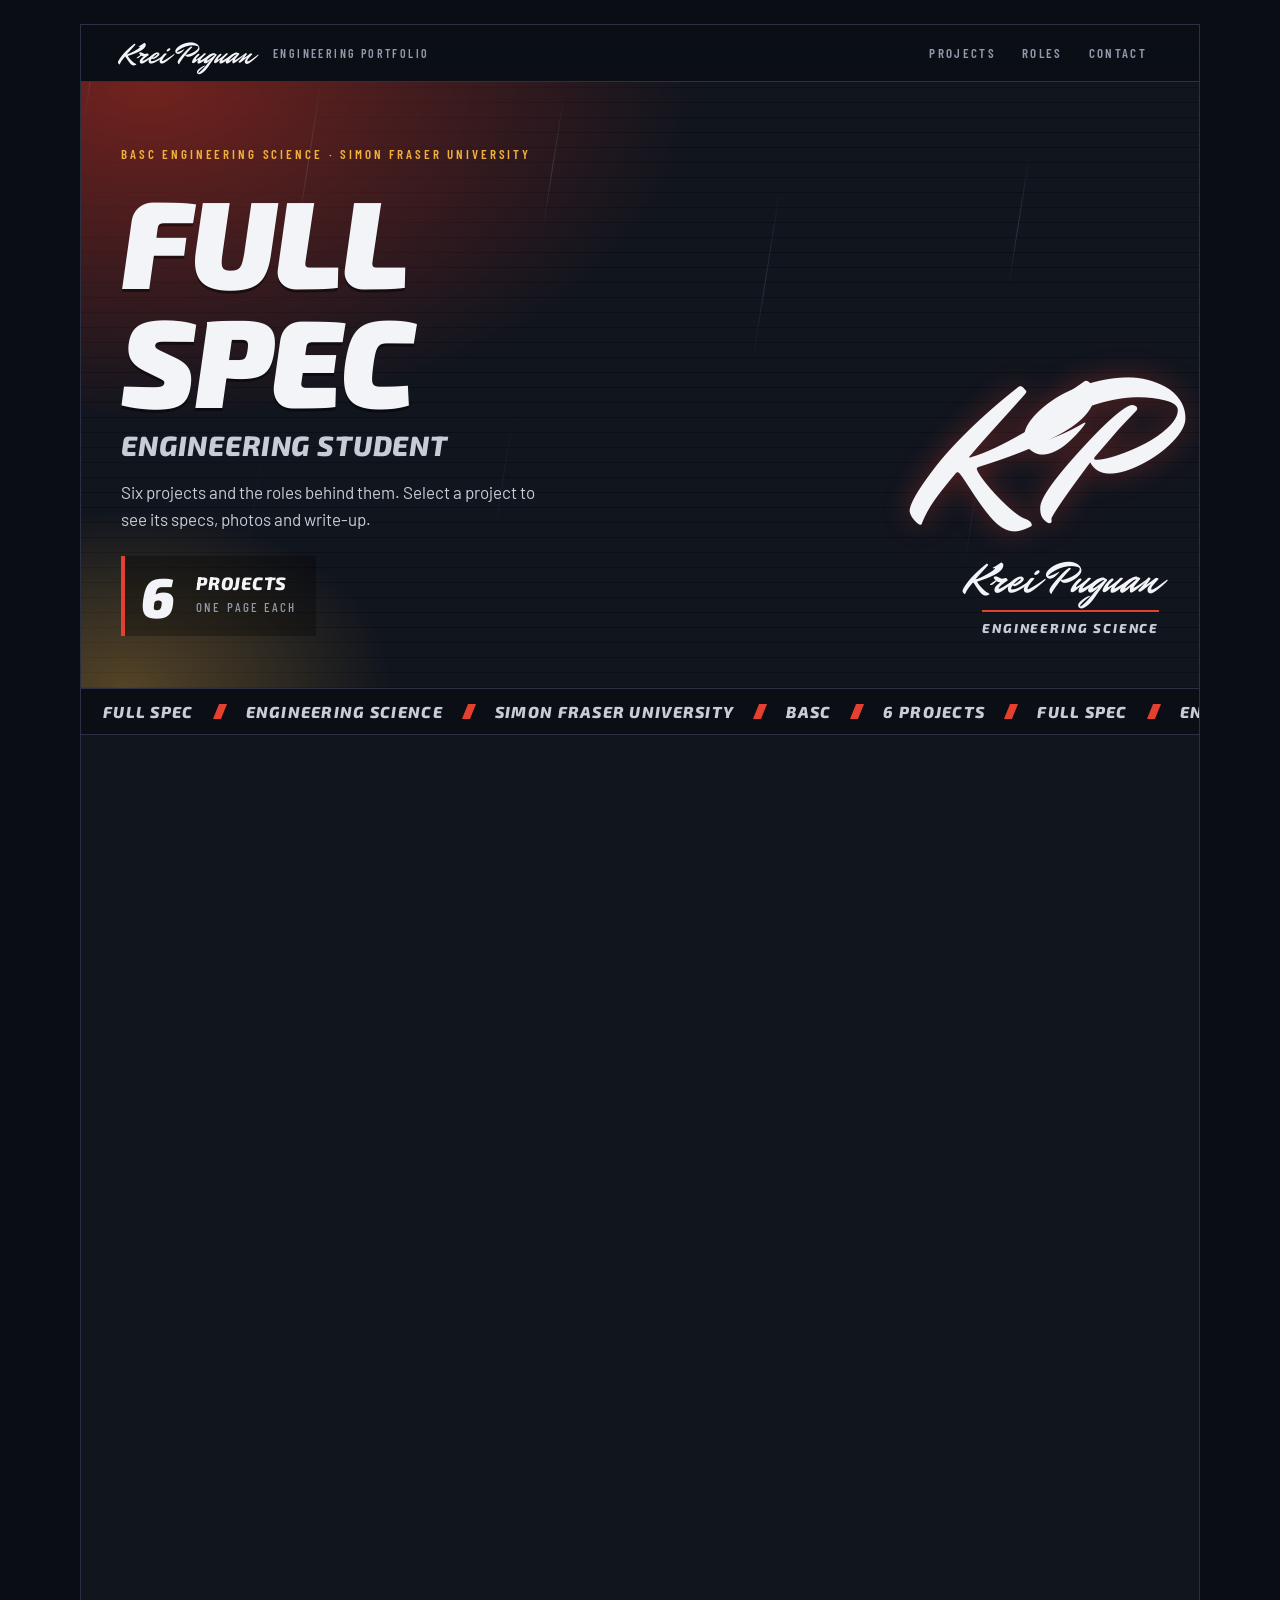
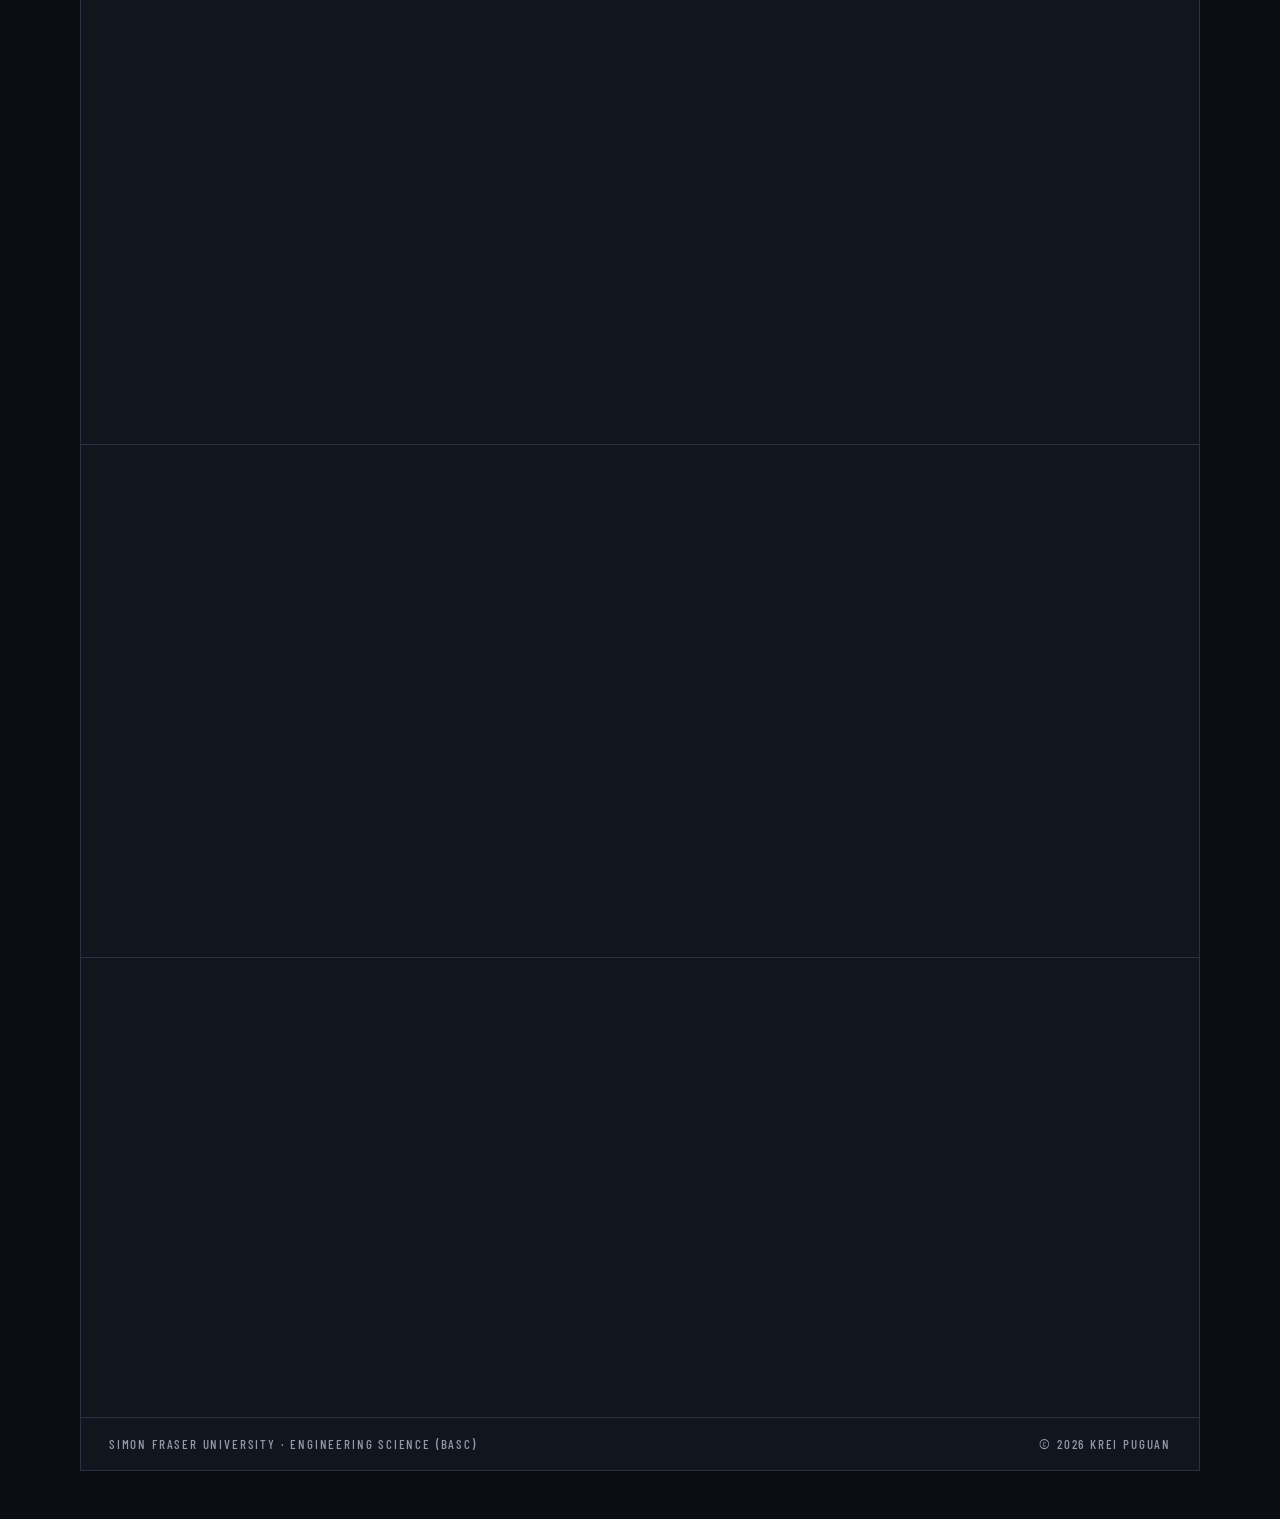
==== index.html @ 83fdd62b "Add files via upload" ====
<!doctype html>
<html lang="en">
<head>
<meta charset="utf-8">
<meta name="viewport" content="width=device-width, initial-scale=1, viewport-fit=cover">
<title>Krei Puguan Portfolio</title>
<meta name="description" content="Engineering Science student at Simon Fraser University. Projects and roles.">
<meta name="theme-color" content="#0a0d14">
<meta property="og:title" content="Krei Puguan Portfolio">
<meta property="og:description" content="Engineering Science student at Simon Fraser University. Projects and roles.">
<meta property="og:type" content="website">
<link rel="icon" href="data:image/svg+xml,%3Csvg xmlns='http://www.w3.org/2000/svg' viewBox='0 0 64 64'%3E%3Crect width='64' height='64' fill='%2311151e'/%3E%3Ctext x='32' y='44' font-size='32' font-family='cursive' fill='%23e4402f' text-anchor='middle'%3EKP%3C/text%3E%3C/svg%3E">
<link rel="preconnect" href="https://fonts.googleapis.com">
<link rel="preconnect" href="https://fonts.gstatic.com" crossorigin>
<link rel="stylesheet" href="https://fonts.googleapis.com/css2?family=Barlow:wght@400;500;600&family=Barlow+Condensed:wght@500;600;700&family=Exo+2:ital,wght@1,800;1,900&family=Mr+Dafoe&display=swap">
<link rel="stylesheet" href="styles.css">
<script>document.documentElement.classList.add('js');</script>
</head>
<body>
<a class="skip" href="#main">Skip to content</a>
<div class="progress" aria-hidden="true"></div>

<div class="sheet">
  <header class="mast">
    <a class="brand" href="index.html">
      <span class="name">Krei Puguan</span>
      <span class="sub">Engineering portfolio</span>
    </a>
    <nav aria-label="Sections">
      <a href="#projects" data-spy="projects">Projects</a>
      <a href="#roles" data-spy="roles">Roles</a>
      <a href="#contact" data-spy="contact">Contact</a>
    </nav>
  </header>

  <main id="main">

    <section class="hero">
      <div class="hero-copy">
        <p class="kicker">BASc Engineering Science &middot; Simon Fraser University</p>
        <h1>
          <span class="stack"><span class="line"><span>Full</span></span><span class="line"><span>Spec</span></span></span>
          <span class="en">Engineering student</span>
        </h1>
        <p class="lede">Six projects and the roles behind them. Select a project to see its specs, photos and write-up.</p>
        <div class="callout">
          <span class="big" data-count="6">6</span>
          <span><b>Projects</b><span class="sm">One page each</span></span>
        </div>
      </div>
      <div class="lockup" aria-hidden="true">
        <div class="mono">KP</div>
        <div class="sig">Krei Puguan</div>
        <div class="sig-sub">Engineering Science</div>
      </div>
    </section>

    <div class="ticker" aria-hidden="true">
      <div class="ticker-track">
        <div class="ticker-set"><span>Full spec</span><i></i><span>Engineering Science</span><i></i><span>Simon Fraser University</span><i></i><span>BASc</span><i></i><span>6 projects</span><i></i></div>
        <div class="ticker-set"><span>Full spec</span><i></i><span>Engineering Science</span><i></i><span>Simon Fraser University</span><i></i><span>BASc</span><i></i><span>6 projects</span><i></i></div>
      </div>
    </div>

    <!-- PROJECTS: edit the text inside each card, then edit the matching project-N.html page.
         Photos: add a file named images/project-N-1.jpg (N = project number) and it replaces the placeholder. -->
    <section class="sec" id="projects">
      <div class="sec-head reveal">
        <p class="slash-label">Selected work</p>
        <h2>Projects</h2>
        <span class="count">6 projects</span>
      </div>
      <ul class="grid">

        <li class="reveal"><a class="card" href="project-1.html">
          <div class="shotwrap"><span class="tag">01</span>
            <div class="slot r43"><span class="ph">Photo placeholder</span><img src="images/project-1-1.jpg" alt="Project 01 cover photo" loading="lazy" decoding="async" onerror="this.remove()"></div>
          </div>
          <div class="card-body">
            <p class="eyebrow">Course or club &middot; Term</p>
            <h3>Project title</h3>
            <p class="blurb">A short summary of the project goes here. Replace this with what you built and why.</p>
            <ul class="spec">
              <li><b>Role</b><span>Your role on the project</span></li>
              <li><b>Tools</b><span>Software, hardware, languages</span></li>
              <li><b>Result</b><span>What the project achieved</span></li>
            </ul>
            <span class="more">View project <i aria-hidden="true">&rarr;</i></span>
          </div>
        </a></li>

        <li class="reveal"><a class="card" href="project-2.html">
          <div class="shotwrap"><span class="tag">02</span>
            <div class="slot r43"><span class="ph">Photo placeholder</span><img src="images/project-2-1.jpg" alt="Project 02 cover photo" loading="lazy" decoding="async" onerror="this.remove()"></div>
          </div>
          <div class="card-body">
            <p class="eyebrow">Course or club &middot; Term</p>
            <h3>Project title</h3>
            <p class="blurb">A short summary of the project goes here. Replace this with what you built and why.</p>
            <ul class="spec">
              <li><b>Role</b><span>Your role on the project</span></li>
              <li><b>Tools</b><span>Software, hardware, languages</span></li>
              <li><b>Result</b><span>What the project achieved</span></li>
            </ul>
            <span class="more">View project <i aria-hidden="true">&rarr;</i></span>
          </div>
        </a></li>

        <li class="reveal"><a class="card" href="project-3.html">
          <div class="shotwrap"><span class="tag">03</span>
            <div class="slot r43"><span class="ph">Photo placeholder</span><img src="images/project-3-1.jpg" alt="Project 03 cover photo" loading="lazy" decoding="async" onerror="this.remove()"></div>
          </div>
          <div class="card-body">
            <p class="eyebrow">Course or club &middot; Term</p>
            <h3>Project title</h3>
            <p class="blurb">A short summary of the project goes here. Replace this with what you built and why.</p>
            <ul class="spec">
              <li><b>Role</b><span>Your role on the project</span></li>
              <li><b>Tools</b><span>Software, hardware, languages</span></li>
              <li><b>Result</b><span>What the project achieved</span></li>
            </ul>
            <span class="more">View project <i aria-hidden="true">&rarr;</i></span>
          </div>
        </a></li>

        <li class="reveal"><a class="card" href="project-4.html">
          <div class="shotwrap"><span class="tag">04</span>
            <div class="slot r43"><span class="ph">Photo placeholder</span><img src="images/project-4-1.jpg" alt="Project 04 cover photo" loading="lazy" decoding="async" onerror="this.remove()"></div>
          </div>
          <div class="card-body">
            <p class="eyebrow">Course or club &middot; Term</p>
            <h3>Project title</h3>
            <p class="blurb">A short summary of the project goes here. Replace this with what you built and why.</p>
            <ul class="spec">
              <li><b>Role</b><span>Your role on the project</span></li>
              <li><b>Tools</b><span>Software, hardware, languages</span></li>
              <li><b>Result</b><span>What the project achieved</span></li>
            </ul>
            <span class="more">View project <i aria-hidden="true">&rarr;</i></span>
          </div>
        </a></li>

        <li class="reveal"><a class="card" href="project-5.html">
          <div class="shotwrap"><span class="tag">05</span>
            <div class="slot r43"><span class="ph">Photo placeholder</span><img src="images/project-5-1.jpg" alt="Project 05 cover photo" loading="lazy" decoding="async" onerror="this.remove()"></div>
          </div>
          <div class="card-body">
            <p class="eyebrow">Course or club &middot; Term</p>
            <h3>Project title</h3>
            <p class="blurb">A short summary of the project goes here. Replace this with what you built and why.</p>
            <ul class="spec">
              <li><b>Role</b><span>Your role on the project</span></li>
              <li><b>Tools</b><span>Software, hardware, languages</span></li>
              <li><b>Result</b><span>What the project achieved</span></li>
            </ul>
            <span class="more">View project <i aria-hidden="true">&rarr;</i></span>
          </div>
        </a></li>

        <li class="reveal"><a class="card" href="project-6.html">
          <div class="shotwrap"><span class="tag">06</span>
            <div class="slot r43"><span class="ph">Photo placeholder</span><img src="images/project-6-1.jpg" alt="Project 06 cover photo" loading="lazy" decoding="async" onerror="this.remove()"></div>
          </div>
          <div class="card-body">
            <p class="eyebrow">Course or club &middot; Term</p>
            <h3>Project title</h3>
            <p class="blurb">A short summary of the project goes here. Replace this with what you built and why.</p>
            <ul class="spec">
              <li><b>Role</b><span>Your role on the project</span></li>
              <li><b>Tools</b><span>Software, hardware, languages</span></li>
              <li><b>Result</b><span>What the project achieved</span></li>
            </ul>
            <span class="more">View project <i aria-hidden="true">&rarr;</i></span>
          </div>
        </a></li>

      </ul>
    </section>

    <!-- ROLES: copy or delete a .role block to match how many roles you have -->
    <section class="sec" id="roles">
      <div class="sec-head reveal">
        <p class="slash-label">Experience</p>
        <h2>Roles</h2>
        <span class="count">Placeholder entries</span>
      </div>
      <div class="roles">
        <div class="role reveal">
          <div><h3>Role title</h3><p class="meta">Club, team or organization &middot; Start to end</p></div>
          <p>Two or three sentences on what this role involved and what you were responsible for. Replace this placeholder with your own description.</p>
        </div>
        <div class="role reveal">
          <div><h3>Role title</h3><p class="meta">Club, team or organization &middot; Start to end</p></div>
          <p>Two or three sentences on what this role involved and what you were responsible for. Replace this placeholder with your own description.</p>
        </div>
        <div class="role reveal">
          <div><h3>Role title</h3><p class="meta">Club, team or organization &middot; Start to end</p></div>
          <p>Two or three sentences on what this role involved and what you were responsible for. Replace this placeholder with your own description.</p>
        </div>
      </div>
    </section>

    <section class="sec" id="contact">
      <div class="sec-head reveal">
        <p class="slash-label">Get in touch</p>
        <h2>Contact</h2>
      </div>
      <ul class="contact reveal">
        <li><span class="k">LinkedIn</span><a class="v" href="https://www.linkedin.com/in/krjapu" target="_blank" rel="noopener">linkedin.com/in/krjapu</a><button type="button" class="copy" data-copy="https://www.linkedin.com/in/krjapu">Copy</button></li>
        <li><span class="k">Phone</span><a class="v" href="tel:+17786839415">+1 778-683-9415</a><button type="button" class="copy" data-copy="+1 778-683-9415">Copy</button></li>
        <li><span class="k">Email</span><a class="v" href="mailto:kjp7@sfu.ca">kjp7@sfu.ca</a><button type="button" class="copy" data-copy="kjp7@sfu.ca">Copy</button></li>
      </ul>
    </section>

  </main>

  <footer class="foot">
    <span>Simon Fraser University &middot; Engineering Science (BASc)</span>
    <span>&copy; 2026 Krei Puguan</span>
  </footer>
</div>

<script src="main.js" defer></script>
</body>
</html>
---- styles.css ----
/* Krei Puguan portfolio
   Layout concept: a dark magazine-ad spread on one tall sheet. Hero with oversized italic type and a script monogram,
   a scrolling spec ticker, spec-sheet project cards, and a dealer-info style contact block.
   The boldness lives in the hero type; everything else stays quiet. */

:root{
  --bg:#0a0d14;
  --sheet:#11151e;
  --panel:#161b27;
  --line:#2a3142;
  --line-hi:#3b455c;
  --fg:#f3f4f7;
  --chrome:#c8ccd6;
  --muted:#9199ab;
  --red:#e4402f;
  --brick:#7d241e;
  --amber:#f0b03a;
  --f-display:'Exo 2','Arial Black',Arial,sans-serif;
  --f-script:'Mr Dafoe','Brush Script MT',cursive;
  --f-body:'Barlow',system-ui,-apple-system,'Segoe UI',sans-serif;
  --f-label:'Barlow Condensed','Arial Narrow',system-ui,sans-serif;
  --ease:cubic-bezier(.2,.7,.2,1);
  color-scheme:dark;
}

*{box-sizing:border-box}
html{scroll-behavior:smooth;-webkit-text-size-adjust:100%}
h1,h2,h3,p,ul,dl,dd,figure{margin:0}
ul{padding:0;list-style:none}
a{color:inherit}
button{font:inherit;color:inherit}
body{
  margin:0;background:var(--bg);color:var(--fg);
  font:16px/1.55 var(--f-body);
  padding-block:24px 48px;
  padding-left:max(16px,env(safe-area-inset-left,0px));
  padding-right:max(16px,env(safe-area-inset-right,0px));
}
:focus-visible{outline:2px solid var(--amber);outline-offset:3px}

.skip{position:absolute;left:16px;top:-60px;z-index:100;padding:10px 16px;background:var(--amber);color:#111;font:600 14px var(--f-label);letter-spacing:.14em;text-transform:uppercase;text-decoration:none}
.skip:focus{top:12px}

.progress{position:fixed;top:0;left:0;width:100%;height:3px;z-index:60;background:var(--red);transform-origin:0 50%;transform:scaleX(0);pointer-events:none}

.sheet{max-width:1120px;margin:0 auto;background:var(--sheet);border:1px solid var(--line);overflow:hidden;overflow:clip}

/* page enter and leave */
main{animation:pageIn .6s var(--ease) backwards}
body.leaving main{opacity:0;transform:translateY(-6px);transition:opacity .22s ease,transform .22s ease}
@keyframes pageIn{from{opacity:0;transform:translateY(10px)}}

/* masthead */
.mast{position:sticky;top:0;z-index:20;display:flex;justify-content:space-between;align-items:center;gap:8px 20px;flex-wrap:wrap;padding:8px 28px;border-bottom:1px solid var(--line);background:rgba(10,13,20,.86);-webkit-backdrop-filter:blur(10px);backdrop-filter:blur(10px)}
.brand{display:flex;align-items:center;gap:14px;text-decoration:none}
.brand .name{font:400 30px/1 var(--f-script);padding:4px 6px 0 0}
.brand .sub{font:600 12px var(--f-label);letter-spacing:.2em;text-transform:uppercase;color:var(--muted)}
.mast nav{display:flex;flex-wrap:wrap;gap:2px}
.mast nav a{position:relative;display:inline-flex;align-items:center;min-height:40px;padding:10px 12px;text-decoration:none;font:600 13px var(--f-label);letter-spacing:.18em;text-transform:uppercase;color:var(--muted);transition:color .2s}
.mast nav a::after{content:"";position:absolute;left:12px;right:12px;bottom:5px;height:2px;background:var(--amber);transform:scaleX(0);transform-origin:0 50%;transition:transform .3s var(--ease)}
.mast nav a:hover,.mast nav a.active{color:var(--fg)}
.mast nav a:hover::after,.mast nav a.active::after{transform:scaleX(1)}

/* hero */
.hero{
  container-type:inline-size;isolation:isolate;position:relative;overflow:hidden;
  display:grid;grid-template-columns:minmax(0,1fr);gap:36px;align-items:end;
  padding:48px 28px 44px;
  background:
    radial-gradient(70% 80% at 6% 0%,rgba(125,36,30,.9),transparent 70%),
    repeating-linear-gradient(0deg,rgba(0,0,0,.3) 0 1px,transparent 1px 15px);
}
.hero::before{content:"";position:absolute;inset:0;z-index:-1;pointer-events:none;
  background:radial-gradient(34% 42% at 4% 100%,rgba(240,176,58,.3),transparent 70%);
  animation:breathe 7s ease-in-out infinite alternate}
.hero::after{
  --streak:linear-gradient(to bottom,transparent 0 55%,rgba(190,205,235,.26) 80%,transparent 100%);
  content:"";position:absolute;inset:-25% -10%;z-index:-1;pointer-events:none;transform:rotate(9deg);
  background-image:var(--streak),var(--streak),var(--streak),var(--streak),var(--streak),var(--streak);
  background-size:1px 280px,1px 360px,1px 320px,1px 420px,1px 300px,1px 380px;
  background-position:6% 0,23% 0,41% 0,58% 0,76% 0,92% 0;
  background-repeat:repeat-y;
  -webkit-mask-image:linear-gradient(to bottom,#000,transparent 80%);mask-image:linear-gradient(to bottom,#000,transparent 80%);
  animation:rain 5s linear infinite;
}
@keyframes breathe{from{opacity:.5}to{opacity:1}}
@keyframes rain{to{background-position:6% 280px,23% 360px,41% 320px,58% 420px,76% 300px,92% 380px}}

.hero-copy{display:flex;flex-direction:column;gap:18px;min-width:0}
.kicker{font:600 13px var(--f-label);letter-spacing:.22em;text-transform:uppercase;color:var(--amber);animation:fadeUp .6s .05s var(--ease) backwards}
.hero h1{display:flex;flex-direction:column;gap:10px}
.hero h1 .stack{display:block;font:italic 900 clamp(60px,30cqw,130px)/.9 var(--f-display);text-transform:uppercase;letter-spacing:-.02em;text-shadow:0 3px 0 rgba(0,0,0,.45)}
.hero h1 .line{display:block;overflow:hidden;padding:.03em .16em .03em 0}
.hero h1 .line>span{display:block;animation:lineIn .9s var(--ease) backwards}
.hero h1 .line:nth-child(1)>span{animation-delay:.15s}
.hero h1 .line:nth-child(2)>span{animation-delay:.3s}
.hero h1 .en{font:italic 800 clamp(16px,3.2cqw,28px)/1.15 var(--f-display);text-transform:uppercase;letter-spacing:.03em;color:var(--chrome);animation:fadeUp .7s .6s var(--ease) backwards}
.lede{max-width:44ch;font-size:17px;color:var(--chrome)}
.hero .lede{animation:fadeUp .7s .72s var(--ease) backwards}
.callout{display:flex;align-items:center;gap:16px;margin-top:6px;padding:12px 20px 12px 16px;border-left:4px solid var(--red);background:rgba(0,0,0,.3);max-width:max-content;animation:fadeUp .7s .85s var(--ease) backwards}
.callout .big{min-width:.7em;font:italic 900 56px/1 var(--f-display);font-variant-numeric:tabular-nums}
.callout b{display:block;font:italic 800 18px/1.2 var(--f-display);text-transform:uppercase;letter-spacing:.04em}
.callout .sm{font:500 13px var(--f-label);letter-spacing:.16em;text-transform:uppercase;color:var(--muted)}

.lockup{display:flex;flex-direction:column;align-items:flex-start;min-width:0;padding-right:12px}
.mono{
  font:400 clamp(120px,24cqw,200px)/.85 var(--f-script);color:var(--fg);padding:0 14px 8px 0;
  filter:drop-shadow(0 0 14px rgba(228,64,47,.35));
  animation:wipe 1.5s .5s cubic-bezier(.6,.1,.2,1) backwards,glow 3.5s 2s ease-in-out infinite alternate;
}
.sig{font:400 clamp(30px,5cqw,44px)/1 var(--f-script);margin-top:6px;animation:fadeUp .8s 1.5s var(--ease) backwards}
.sig-sub{position:relative;margin-top:8px;padding-top:10px;font:italic 800 13px var(--f-display);letter-spacing:.14em;text-transform:uppercase;color:var(--chrome);animation:fadeUp .8s 1.6s var(--ease) backwards}
.sig-sub::before{content:"";position:absolute;top:0;left:0;right:0;height:2px;background:var(--red);transform-origin:0 50%;animation:grow .9s 1.35s var(--ease) backwards}

@keyframes fadeUp{from{opacity:0;transform:translateY(16px)}}
@keyframes lineIn{from{transform:translateY(105%) skewX(-12deg);opacity:0}}
@keyframes wipe{from{clip-path:inset(-20% 100% -20% 0)}to{clip-path:inset(-20% -20% -20% -20%)}}
@keyframes glow{to{filter:drop-shadow(0 0 30px rgba(228,64,47,.75))}}
@keyframes grow{from{transform:scaleX(0)}}

@media (min-width:940px){
  .hero{grid-template-columns:minmax(0,1.5fr) minmax(0,1fr);padding:64px 40px 52px}
  .hero h1 .stack{font-size:clamp(60px,12cqw,140px)}
  .lockup{align-items:flex-end;text-align:right;padding-right:0}
  .sig-sub::before{transform-origin:100% 50%}
  .mast{padding-inline:40px}
  .sec,.foot,.proj{padding-inline:40px}
}

/* ticker */
.ticker{overflow:hidden;border-block:1px solid var(--line);background:#0b0e15}
.ticker-track{display:flex;width:max-content;animation:marquee 34s linear infinite}
.ticker:hover .ticker-track{animation-play-state:paused}
.ticker-set{display:flex;flex:none;align-items:center}
.ticker-set span{padding:13px 22px;font:italic 800 16px var(--f-display);text-transform:uppercase;letter-spacing:.08em;color:var(--chrome);white-space:nowrap}
.ticker-set i{flex:none;width:8px;height:15px;background:var(--red);transform:skewX(-22deg)}
@keyframes marquee{to{transform:translateX(-50%)}}

/* sections */
.sec{padding:52px 28px;border-top:1px solid var(--line);scroll-margin-top:56px}
#projects{border-top:0}
.sec-head{position:relative;display:flex;align-items:flex-end;flex-wrap:wrap;gap:6px 20px;margin-bottom:28px;padding-bottom:16px;border-bottom:1px solid var(--line)}
.sec-head::after{content:"";position:absolute;left:0;bottom:-1px;width:96px;height:3px;background:var(--red);transition:width .9s .25s var(--ease)}
.slash-label{display:flex;align-items:center;gap:10px;width:100%;font:600 13px var(--f-label);letter-spacing:.22em;text-transform:uppercase;color:var(--amber)}
.slash-label::before{content:"";width:9px;height:15px;background:var(--red);transform:skewX(-22deg)}
.sec-head h2{font:italic 900 clamp(34px,6vw,56px)/1 var(--f-display);text-transform:uppercase;letter-spacing:-.01em}
.sec-head .count{margin-left:auto;font:600 13px var(--f-label);letter-spacing:.2em;text-transform:uppercase;color:var(--muted)}

/* photo slots: drop a file with the matching name into /images and it replaces the placeholder */
.slot{position:relative;display:grid;place-items:center;overflow:hidden;max-width:100%;
  background:repeating-linear-gradient(135deg,transparent 0 9px,rgba(255,255,255,.04) 9px 10px),linear-gradient(160deg,#1b2130,#0e121b)}
.slot.r43{aspect-ratio:4/3}
.slot.r169{aspect-ratio:16/9}
.slot::before,.slot::after{content:"";position:absolute;z-index:0;width:18px;height:18px;border:1px solid var(--chrome);opacity:.5}
.slot::before{top:12px;left:12px;border-right:0;border-bottom:0}
.slot::after{right:12px;bottom:12px;border-left:0;border-top:0}
.slot .ph{position:relative;z-index:0;font:600 13px/1 var(--f-label);letter-spacing:.24em;text-transform:uppercase;color:var(--muted);text-align:center}
.slot img{position:absolute;inset:0;z-index:1;width:100%;height:100%;object-fit:cover;display:block;transition:transform .8s var(--ease)}

/* project cards */
.grid{display:grid;grid-template-columns:repeat(auto-fill,minmax(min(100%,300px),1fr));gap:20px}
.grid>li{display:flex;min-width:0}
.card{display:flex;flex-direction:column;flex:1;min-width:0;background:var(--panel);border:1px solid var(--line);text-decoration:none;color:inherit;transition:border-color .25s,box-shadow .25s,transform .25s var(--ease)}
.card:hover,.card:focus-visible{border-color:var(--amber);box-shadow:0 14px 40px -18px rgba(240,176,58,.5);transform:translateY(-4px)}
.card:hover .slot img,.card:focus-visible .slot img{transform:scale(1.06)}
.shotwrap{position:relative;overflow:hidden;border-bottom:1px solid var(--line)}
.shotwrap::after{content:"";position:absolute;inset:0;z-index:3;pointer-events:none;background:linear-gradient(105deg,transparent 40%,rgba(255,255,255,.14) 50%,transparent 60%);transform:translateX(-120%)}
.card:hover .shotwrap::after,.card:focus-visible .shotwrap::after{transform:translateX(120%);transition:transform .9s var(--ease)}
.tag{position:absolute;z-index:4;left:0;top:14px;padding:4px 22px 4px 12px;background:var(--red);color:#fff;font:italic 900 18px/1.2 var(--f-display);clip-path:polygon(0 0,100% 0,calc(100% - 10px) 100%,0 100%)}
.card-body{display:flex;flex-direction:column;gap:10px;flex:1;padding:18px 18px 20px}
.eyebrow{font:600 12px var(--f-label);letter-spacing:.2em;text-transform:uppercase;color:var(--amber)}
.card h3{font:italic 800 24px/1.15 var(--f-display);text-transform:uppercase}
.blurb{color:var(--chrome);font-size:15px}
.spec{display:flex;flex-direction:column;gap:6px}
.spec li{display:flex;gap:8px;font-size:14px;color:var(--chrome)}
.spec li::before{content:"\25CF";flex:none;color:var(--red);font-size:9px;line-height:23px}
.spec b{flex:none;min-width:52px;font:600 13px/22px var(--f-label);letter-spacing:.12em;text-transform:uppercase;color:var(--fg)}
.more{margin-top:auto;padding-top:10px;display:flex;align-items:center;justify-content:space-between;font:700 13px var(--f-label);letter-spacing:.2em;text-transform:uppercase;border-top:1px solid var(--line)}
.more i{font-style:normal;color:var(--amber);transition:transform .25s var(--ease)}
.card:hover .more i,.card:focus-visible .more i{transform:translateX(5px)}

/* roles */
.roles{display:flex;flex-direction:column}
.role{display:grid;grid-template-columns:minmax(0,260px) minmax(0,1fr);gap:8px 32px;padding:20px 0;border-top:1px solid var(--line)}
.role:first-child{border-top:0;padding-top:0}
.role h3{font:italic 800 20px/1.25 var(--f-display);text-transform:uppercase}
.role .meta{margin-top:4px;font:600 13px var(--f-label);letter-spacing:.14em;text-transform:uppercase;color:var(--amber)}
.role p{max-width:62ch;color:var(--chrome)}

/* contact */
.contact{background:var(--panel);border:1px solid var(--line);border-top:3px solid var(--red);padding:8px 24px}
.contact li{display:grid;grid-template-columns:120px minmax(0,1fr) auto;gap:8px 16px;align-items:center;padding:16px 0;border-top:1px solid var(--line)}
.contact li:first-child{border-top:0}
.contact .k{font:600 13px var(--f-label);letter-spacing:.2em;text-transform:uppercase;color:var(--amber)}
.contact .v{font:600 clamp(17px,2.6vw,22px)/1.3 var(--f-body);overflow-wrap:anywhere;text-decoration-color:var(--line-hi);text-underline-offset:4px;transition:text-decoration-color .2s,color .2s}
.contact .v:hover{text-decoration-color:var(--amber);color:var(--amber)}
.copy{min-height:38px;padding:8px 14px;background:transparent;border:1px solid var(--line-hi);cursor:pointer;font:600 12px var(--f-label);letter-spacing:.16em;text-transform:uppercase;color:var(--chrome);transition:border-color .2s,color .2s}
.copy:hover{border-color:var(--amber);color:var(--fg)}
@media (max-width:560px){.contact li{grid-template-columns:minmax(0,1fr) auto}.contact .k{grid-column:1/-1}}

.foot{display:flex;justify-content:space-between;flex-wrap:wrap;gap:6px 24px;padding:18px 28px;border-top:1px solid var(--line);font:500 13px var(--f-label);letter-spacing:.14em;text-transform:uppercase;color:var(--muted)}

/* project pages */
.proj{padding:24px 28px 8px}
.back{display:inline-flex;align-items:center;gap:8px;min-height:40px;text-decoration:none;font:600 13px var(--f-label);letter-spacing:.2em;text-transform:uppercase;color:var(--muted);transition:color .2s}
.back span{transition:transform .25s var(--ease)}
.back:hover{color:var(--amber)}
.back:hover span{transform:translateX(-4px)}
.proj-head{display:flex;justify-content:space-between;align-items:flex-end;flex-wrap:wrap;gap:8px 24px;margin:16px 0 28px}
.proj-head .txt{display:flex;flex-direction:column;gap:12px;min-width:0;flex:1 1 360px}
.proj-head h1{font:italic 900 clamp(34px,6.4vw,64px)/1.02 var(--f-display);text-transform:uppercase}
.proj-head .lede{max-width:56ch}
.numeral{font:italic 900 clamp(84px,15vw,160px)/.8 var(--f-display);color:transparent;-webkit-text-stroke:1px var(--line-hi);user-select:none;animation:numIn 1s .25s var(--ease) backwards}
@keyframes numIn{from{opacity:0;transform:translateX(48px)}}
.facts{display:grid;grid-template-columns:repeat(auto-fit,minmax(min(100%,200px),1fr));gap:1px;background:var(--line);border:1px solid var(--line);margin-bottom:24px}
.facts>div{background:var(--panel);padding:14px 16px;min-width:0}
.facts dt{font:600 12px var(--f-label);letter-spacing:.2em;text-transform:uppercase;color:var(--amber)}
.facts dd{margin-top:2px;overflow-wrap:anywhere}
.cols{display:grid;grid-template-columns:minmax(0,1.6fr) minmax(0,1fr);gap:32px;margin:32px 0}
@media (max-width:820px){.cols{grid-template-columns:minmax(0,1fr)}.role{grid-template-columns:minmax(0,1fr)}}
.proj h2{display:flex;align-items:center;gap:10px;margin-bottom:12px;font:italic 800 20px/1.2 var(--f-display);text-transform:uppercase;letter-spacing:.04em}
.proj h2::before{content:"";flex:none;width:8px;height:16px;background:var(--red);transform:skewX(-22deg)}
.copy-block p{max-width:62ch;color:var(--chrome)}
.copy-block p+p{margin-top:12px}
.copy-block h2:not(:first-child){margin-top:28px}
.specbox{align-self:start;background:var(--panel);border:1px solid var(--line);padding:20px}
.specbox .spec{gap:10px}
.gallery{display:grid;grid-template-columns:repeat(auto-fit,minmax(min(100%,240px),1fr));gap:16px}
.pager{display:grid;grid-template-columns:repeat(2,minmax(0,1fr));gap:16px;margin:40px 0 32px}
.pager a{display:flex;flex-direction:column;gap:2px;padding:14px 18px;border:1px solid var(--line);background:var(--panel);text-decoration:none;transition:border-color .25s,transform .25s var(--ease)}
.pager a:hover{border-color:var(--amber);transform:translateY(-3px)}
.pager a:last-child{text-align:right}
.pager small{font:600 12px var(--f-label);letter-spacing:.2em;text-transform:uppercase;color:var(--muted)}
.pager span{font:italic 800 20px var(--f-display);text-transform:uppercase}

/* scroll reveal: only active when JavaScript runs, so the page is complete without it */
.js .reveal{opacity:0;transform:translateY(26px);transition:opacity .8s var(--ease) var(--d,0s),transform .8s var(--ease) var(--d,0s)}
.js .reveal.in{opacity:1;transform:none}
.js .reveal.wipe{opacity:1;transform:none;clip-path:inset(0 100% 0 0);transition:clip-path 1.1s cubic-bezier(.6,.1,.2,1) var(--d,0s)}
.js .reveal.wipe.in{clip-path:inset(0 0 0 0)}
.js .sec-head.reveal::after{width:0}
.js .sec-head.reveal.in::after{width:96px}
.grid>li:nth-child(3n+2){--d:.09s}
.grid>li:nth-child(3n){--d:.18s}

@media (prefers-reduced-motion:reduce){
  html{scroll-behavior:auto}
  *,*::before,*::after{animation:none!important;transition:none!important}
  .js .reveal,.js .reveal.wipe{opacity:1;transform:none;clip-path:none}
  .js .sec-head.reveal::after{width:96px}
  .progress{display:none}
}
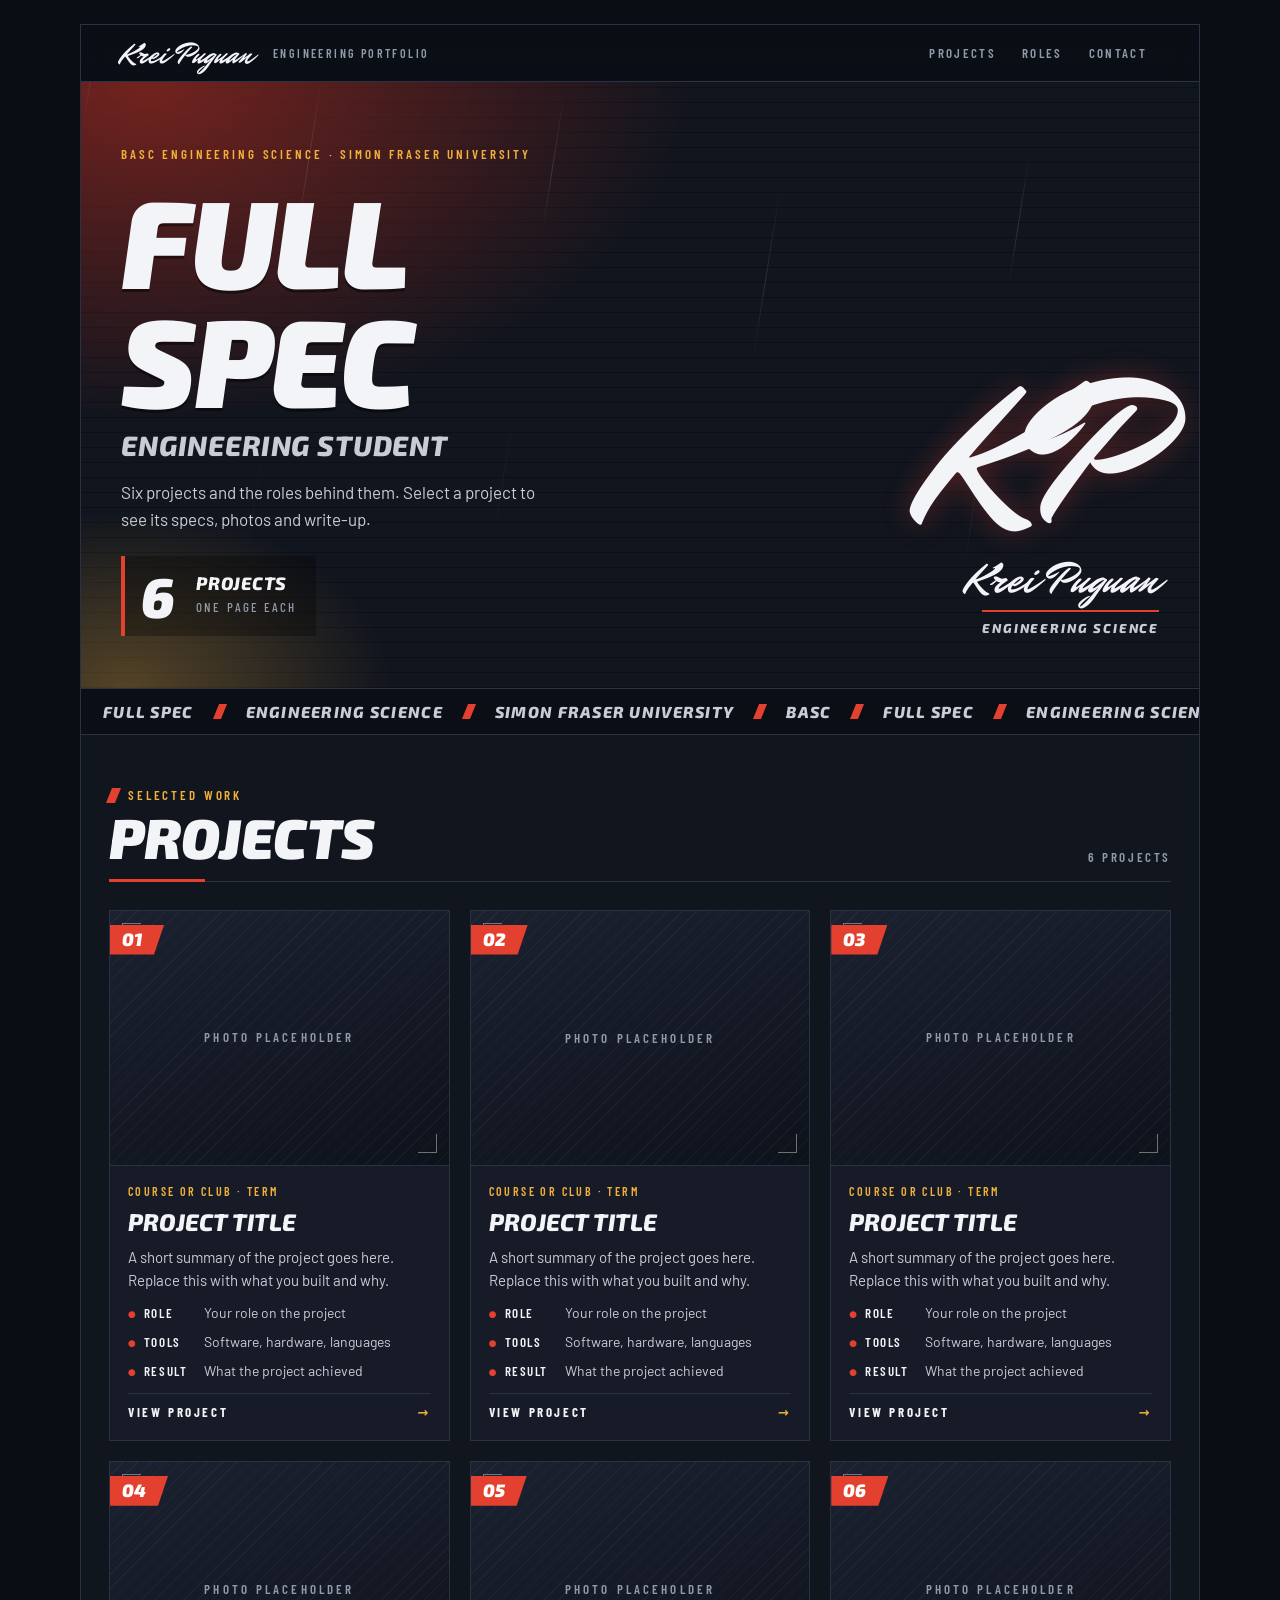
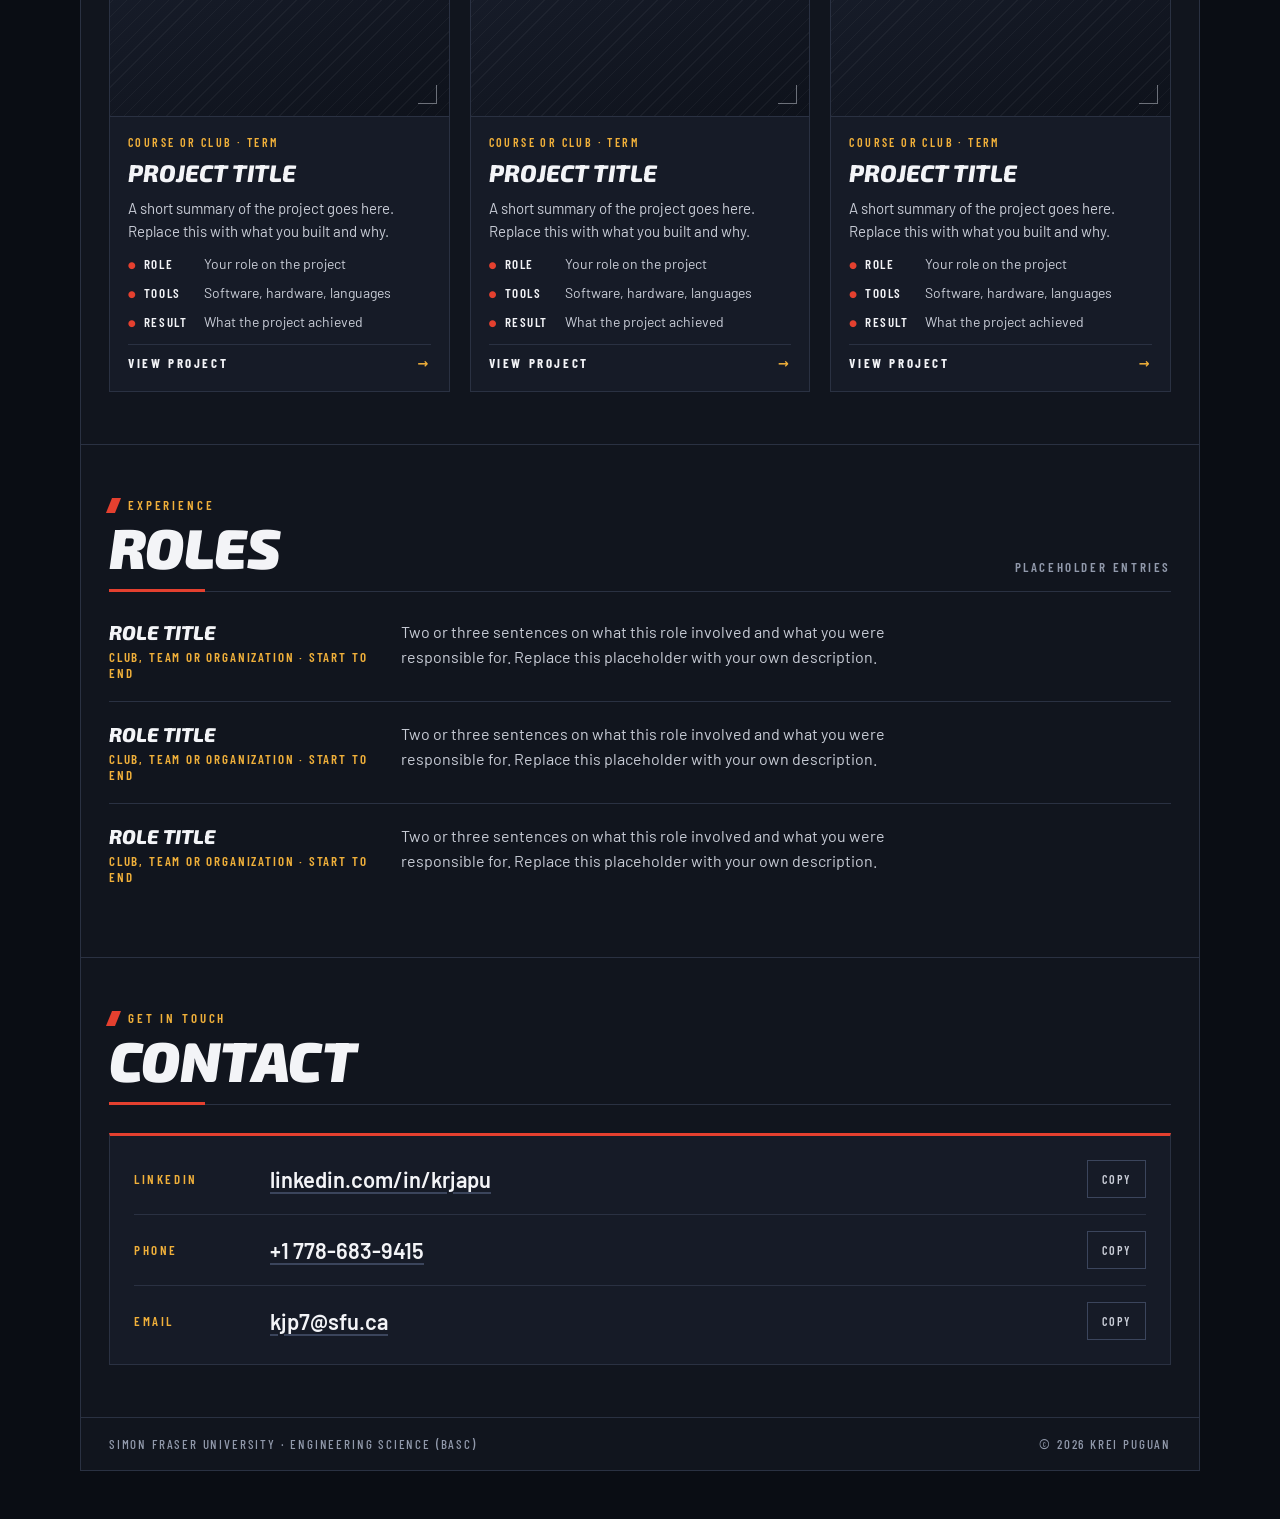
==== commit 8be97695: "Add files via upload" ====
--- a/index.html
+++ b/index.html
@@ -57,8 +57,8 @@
 
     <div class="ticker" aria-hidden="true">
       <div class="ticker-track">
-        <div class="ticker-set"><span>Full spec</span><i></i><span>Engineering Science</span><i></i><span>Simon Fraser University</span><i></i><span>BASc</span><i></i><span>6 projects</span><i></i></div>
-        <div class="ticker-set"><span>Full spec</span><i></i><span>Engineering Science</span><i></i><span>Simon Fraser University</span><i></i><span>BASc</span><i></i><span>6 projects</span><i></i></div>
+        <div class="ticker-set"><span>Full spec</span><i></i><span>Engineering Science</span><i></i><span>Simon Fraser University</span><i></i><span>BASc</span><i></i><span>Full spec</span><i></i><span>Engineering Science</span><i></i><span>Simon Fraser University</span><i></i><span>BASc</span><i></i></div>
+        <div class="ticker-set"><span>Full spec</span><i></i><span>Engineering Science</span><i></i><span>Simon Fraser University</span><i></i><span>BASc</span><i></i><span>Full spec</span><i></i><span>Engineering Science</span><i></i><span>Simon Fraser University</span><i></i><span>BASc</span><i></i></div>
       </div>
     </div>
 
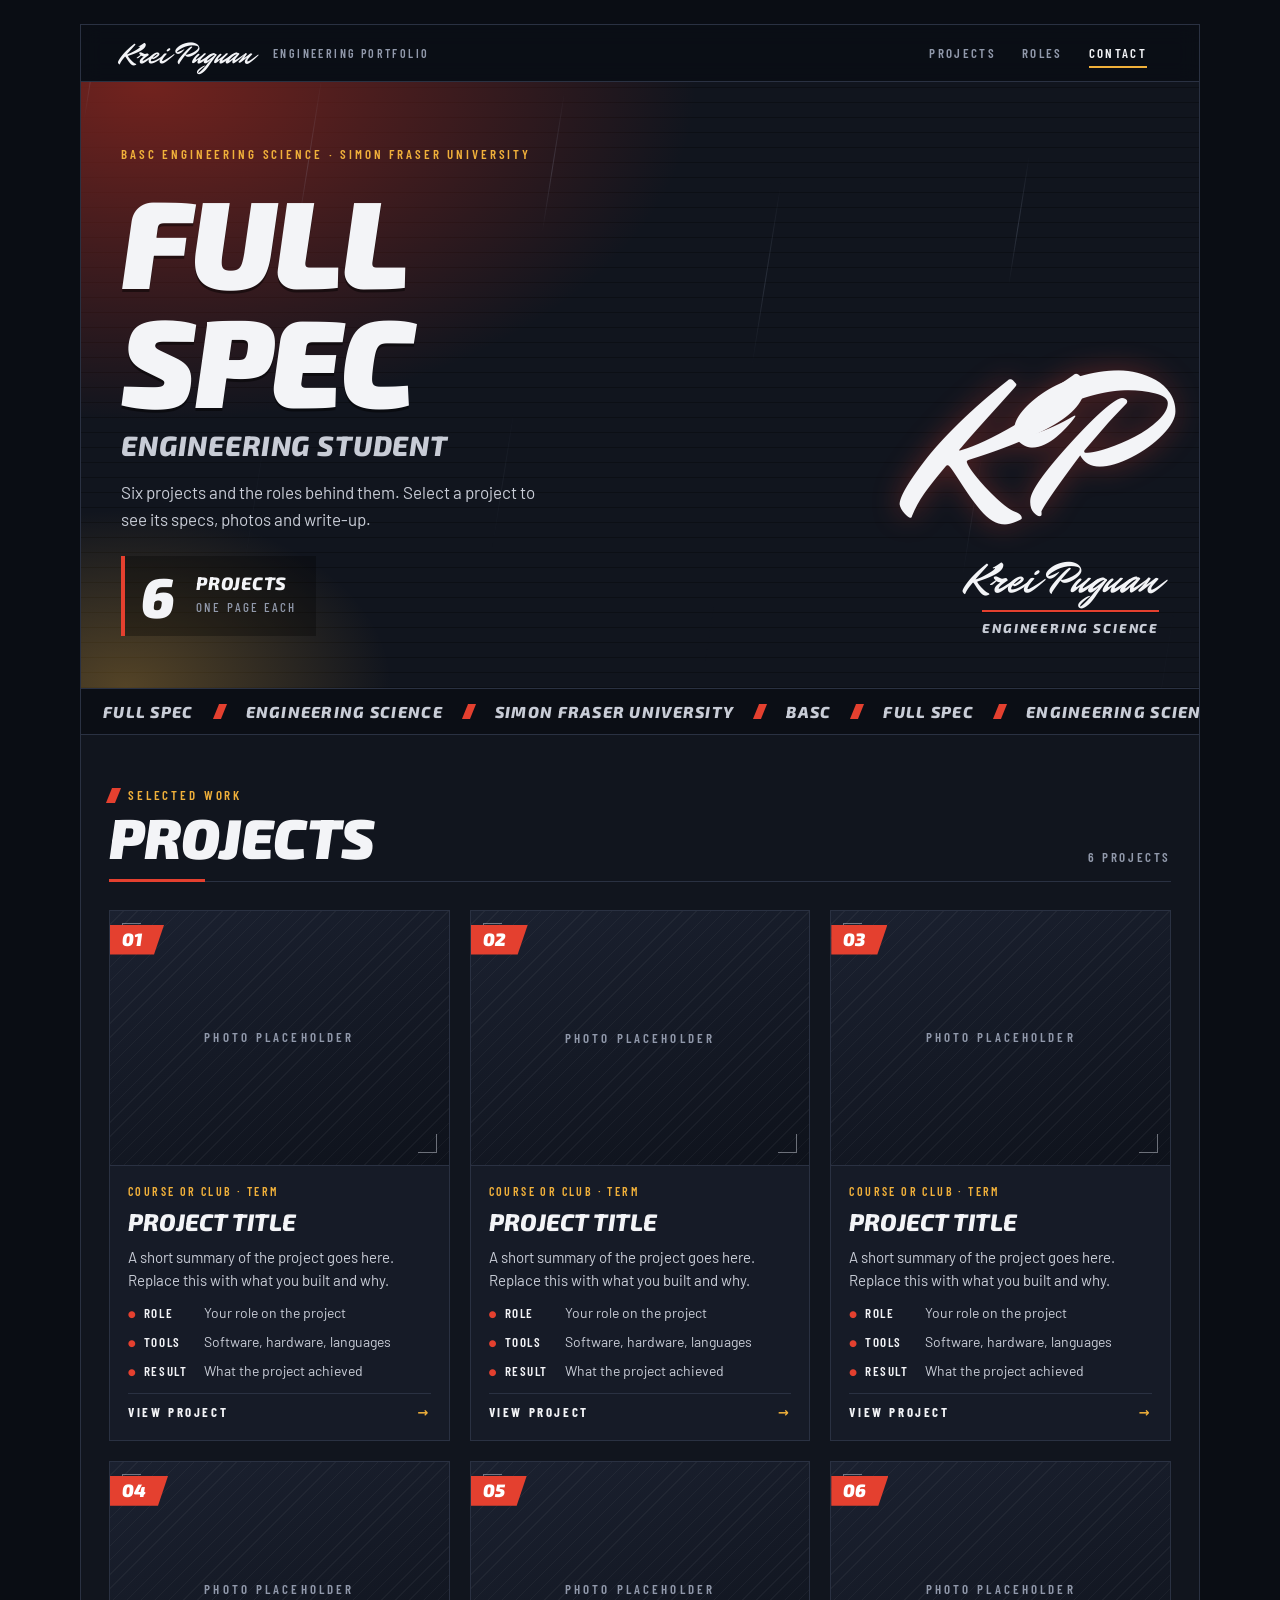
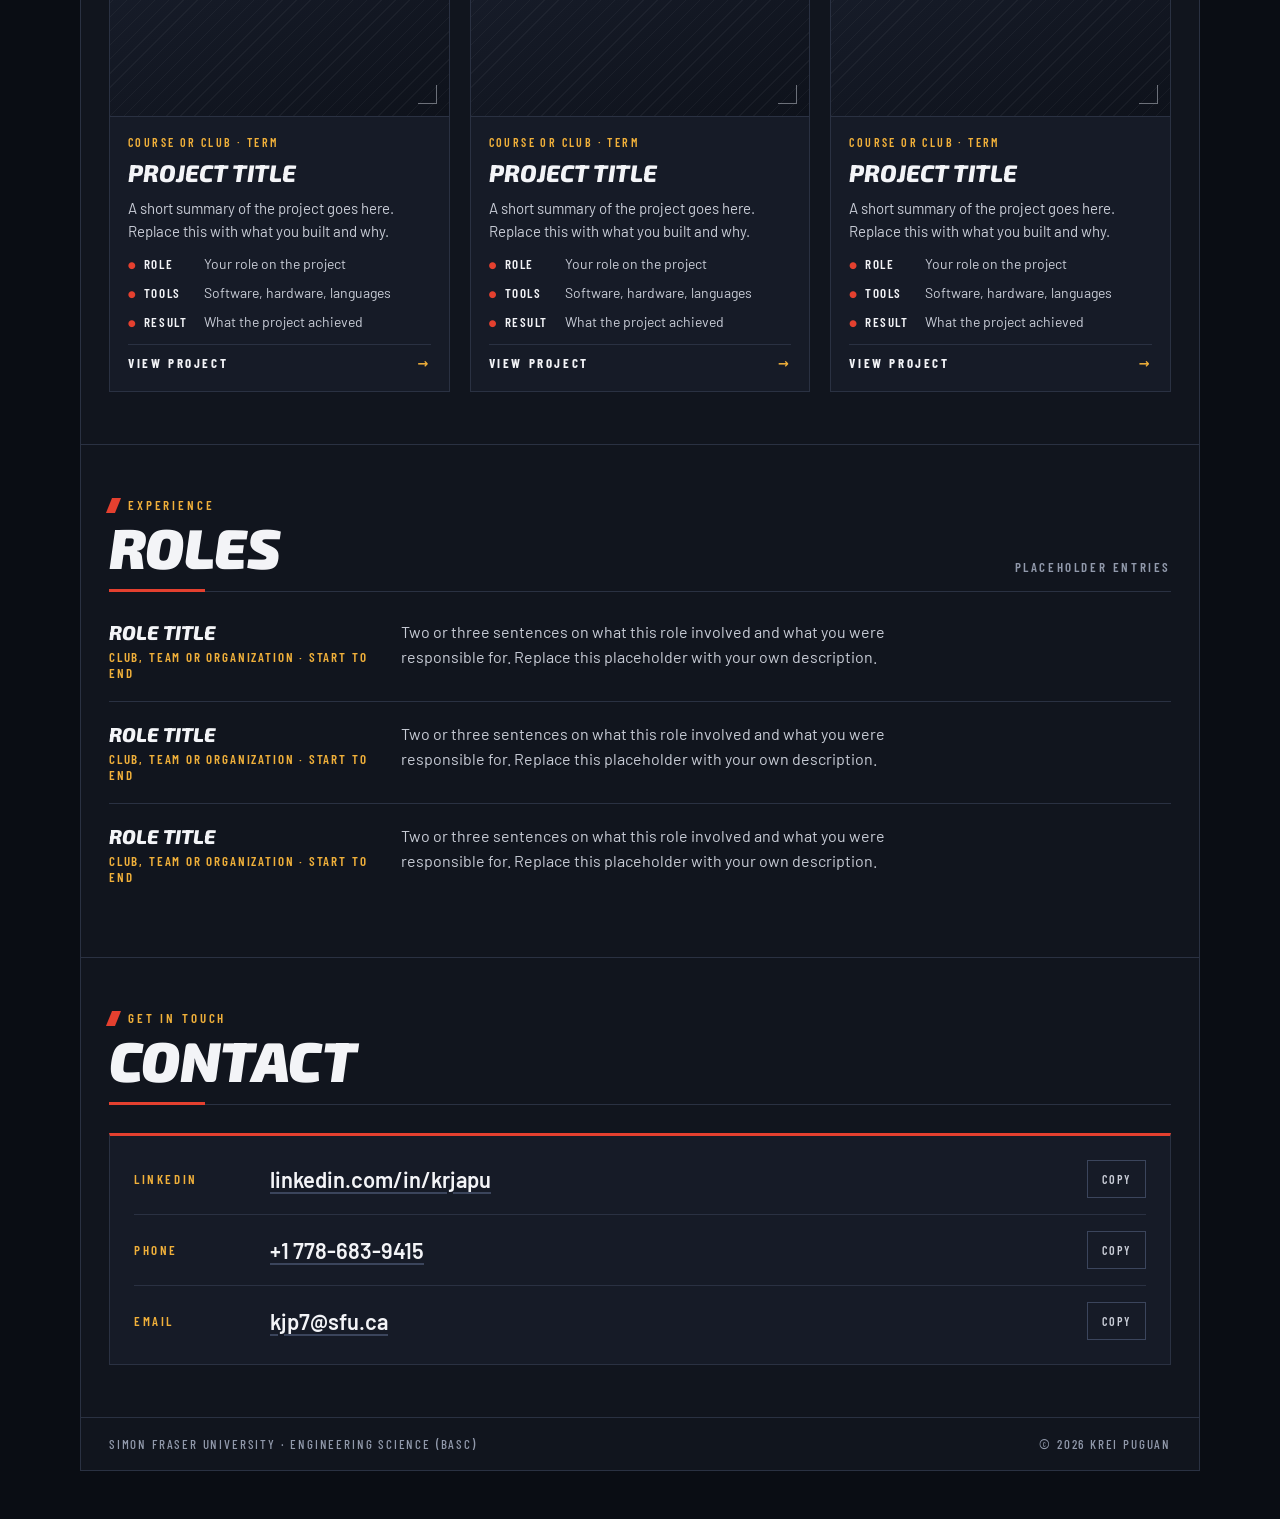
==== commit bada3f1f: "Add files via upload" ====
--- a/index.html
+++ b/index.html
@@ -49,7 +49,7 @@
         </div>
       </div>
       <div class="lockup" aria-hidden="true">
-        <div class="mono">KP</div>
+        <div class="mono"><span>KP</span></div>
         <div class="sig">Krei Puguan</div>
         <div class="sig-sub">Engineering Science</div>
       </div>
@@ -57,8 +57,10 @@
 
     <div class="ticker" aria-hidden="true">
       <div class="ticker-track">
-        <div class="ticker-set"><span>Full spec</span><i></i><span>Engineering Science</span><i></i><span>Simon Fraser University</span><i></i><span>BASc</span><i></i><span>Full spec</span><i></i><span>Engineering Science</span><i></i><span>Simon Fraser University</span><i></i><span>BASc</span><i></i></div>
-        <div class="ticker-set"><span>Full spec</span><i></i><span>Engineering Science</span><i></i><span>Simon Fraser University</span><i></i><span>BASc</span><i></i><span>Full spec</span><i></i><span>Engineering Science</span><i></i><span>Simon Fraser University</span><i></i><span>BASc</span><i></i></div>
+        <div class="ticker-set"><span>Full spec</span><i></i><span>Engineering Science</span><i></i><span>Simon Fraser University</span><i></i><span>BASc</span><i></i></div>
+        <div class="ticker-set"><span>Full spec</span><i></i><span>Engineering Science</span><i></i><span>Simon Fraser University</span><i></i><span>BASc</span><i></i></div>
+        <div class="ticker-set"><span>Full spec</span><i></i><span>Engineering Science</span><i></i><span>Simon Fraser University</span><i></i><span>BASc</span><i></i></div>
+        <div class="ticker-set"><span>Full spec</span><i></i><span>Engineering Science</span><i></i><span>Simon Fraser University</span><i></i><span>BASc</span><i></i></div>
       </div>
     </div>
 
--- a/styles.css
+++ b/styles.css
@@ -103,18 +103,21 @@
 .callout .sm{font:500 13px var(--f-label);letter-spacing:.16em;text-transform:uppercase;color:var(--muted)}
 
 .lockup{display:flex;flex-direction:column;align-items:flex-start;min-width:0;padding-right:12px}
+/* The glow sits on the outer box and the reveal clips the inner span. The span is padded and tall enough to hold
+   the whole script lettering, so no part of the K or P is ever cut off while it animates. */
 .mono{
-  font:400 clamp(120px,24cqw,200px)/.85 var(--f-script);color:var(--fg);padding:0 14px 8px 0;
+  font:400 clamp(120px,24cqw,200px)/1.4 var(--f-script);color:var(--fg);margin-block:-.3em -.2em;
   filter:drop-shadow(0 0 14px rgba(228,64,47,.35));
-  animation:wipe 1.5s .5s cubic-bezier(.6,.1,.2,1) backwards,glow 3.5s 2s ease-in-out infinite alternate;
-}
+  animation:glow 3.5s 2s ease-in-out infinite alternate;
+}
+.mono span{display:inline-block;padding:0 .12em 0 .14em;margin-left:-.14em;animation:wipe 1.5s .5s cubic-bezier(.6,.1,.2,1) backwards}
 .sig{font:400 clamp(30px,5cqw,44px)/1 var(--f-script);margin-top:6px;animation:fadeUp .8s 1.5s var(--ease) backwards}
 .sig-sub{position:relative;margin-top:8px;padding-top:10px;font:italic 800 13px var(--f-display);letter-spacing:.14em;text-transform:uppercase;color:var(--chrome);animation:fadeUp .8s 1.6s var(--ease) backwards}
 .sig-sub::before{content:"";position:absolute;top:0;left:0;right:0;height:2px;background:var(--red);transform-origin:0 50%;animation:grow .9s 1.35s var(--ease) backwards}
 
 @keyframes fadeUp{from{opacity:0;transform:translateY(16px)}}
 @keyframes lineIn{from{transform:translateY(105%) skewX(-12deg);opacity:0}}
-@keyframes wipe{from{clip-path:inset(-20% 100% -20% 0)}to{clip-path:inset(-20% -20% -20% -20%)}}
+@keyframes wipe{from{clip-path:inset(-10% 100% -10% -10%)}to{clip-path:inset(-10% -10% -10% -10%)}}
 @keyframes glow{to{filter:drop-shadow(0 0 30px rgba(228,64,47,.75))}}
 @keyframes grow{from{transform:scaleX(0)}}
 
@@ -243,10 +246,14 @@
 .grid>li:nth-child(3n+2){--d:.09s}
 .grid>li:nth-child(3n){--d:.18s}
 
+/* Visitors whose phone or computer is set to "reduce motion" still get the one-time animations (headline, fades,
+   reveals, hover). Only the endless loops stop: the ticker, the rain streaks and the glow pulse.
+   To keep those running for everyone too, delete this whole block. */
 @media (prefers-reduced-motion:reduce){
   html{scroll-behavior:auto}
-  *,*::before,*::after{animation:none!important;transition:none!important}
-  .js .reveal,.js .reveal.wipe{opacity:1;transform:none;clip-path:none}
-  .js .sec-head.reveal::after{width:96px}
-  .progress{display:none}
-}
+  .hero::before,.hero::after,.mono,.ticker-track{animation:none}
+}
+
+/* phones: keep the name on one line */
+.brand .name{white-space:nowrap}
+@media (max-width:560px){.brand .sub{display:none}}
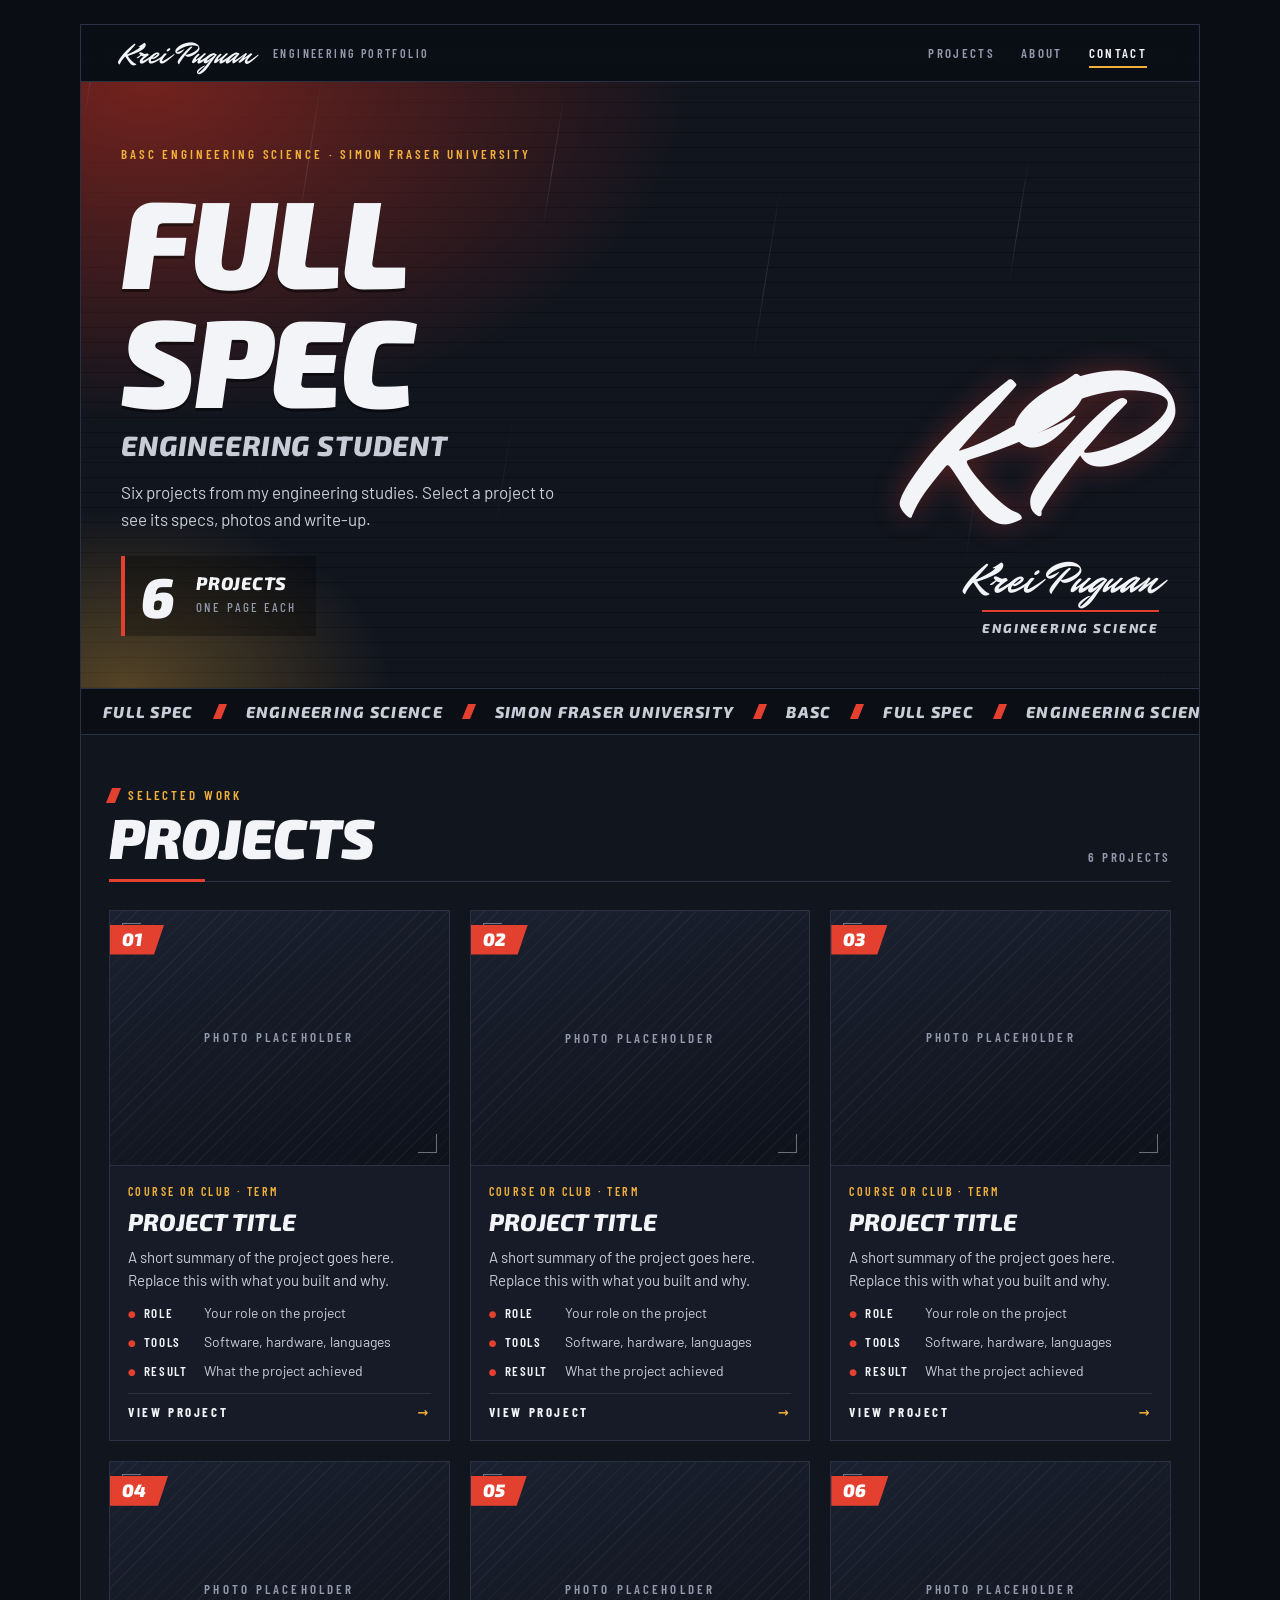
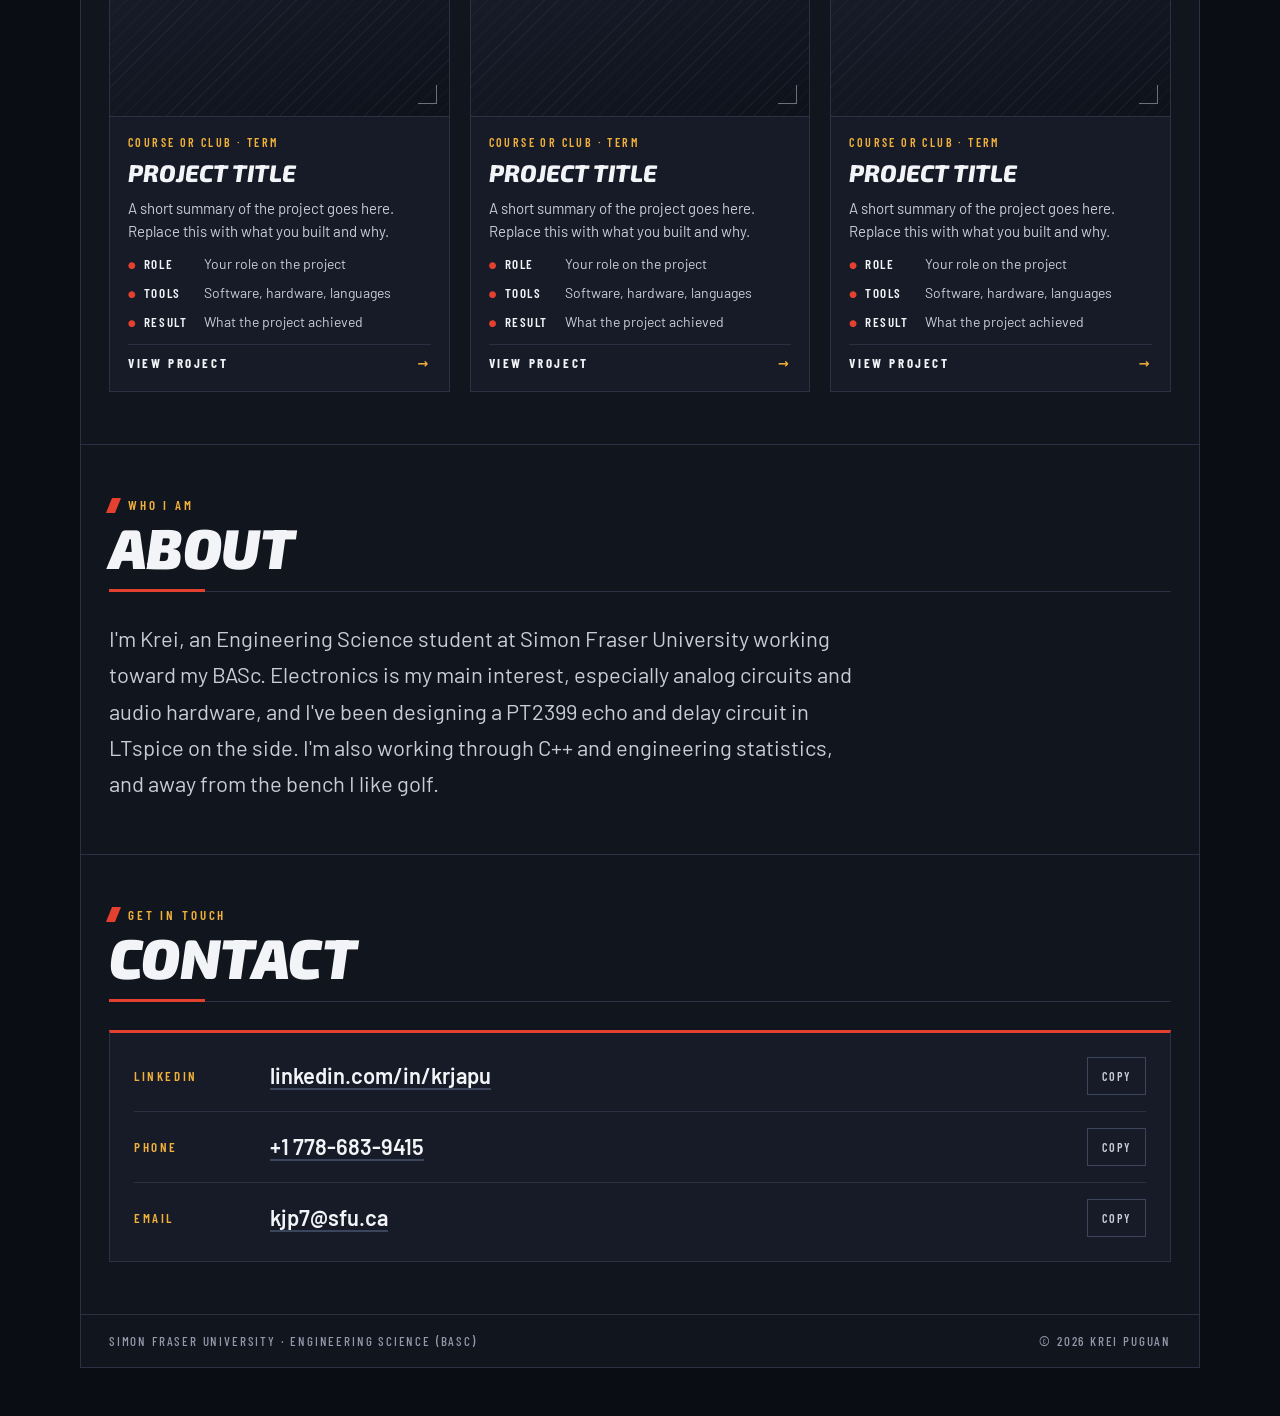
==== commit 4862afaf: "Add files via upload" ====
--- a/index.html
+++ b/index.html
@@ -4,10 +4,10 @@
 <meta charset="utf-8">
 <meta name="viewport" content="width=device-width, initial-scale=1, viewport-fit=cover">
 <title>Krei Puguan Portfolio</title>
-<meta name="description" content="Engineering Science student at Simon Fraser University. Projects and roles.">
+<meta name="description" content="Engineering Science student at Simon Fraser University. Projects and about.">
 <meta name="theme-color" content="#0a0d14">
 <meta property="og:title" content="Krei Puguan Portfolio">
-<meta property="og:description" content="Engineering Science student at Simon Fraser University. Projects and roles.">
+<meta property="og:description" content="Engineering Science student at Simon Fraser University. Projects and about.">
 <meta property="og:type" content="website">
 <link rel="icon" href="data:image/svg+xml,%3Csvg xmlns='http://www.w3.org/2000/svg' viewBox='0 0 64 64'%3E%3Crect width='64' height='64' fill='%2311151e'/%3E%3Ctext x='32' y='44' font-size='32' font-family='cursive' fill='%23e4402f' text-anchor='middle'%3EKP%3C/text%3E%3C/svg%3E">
 <link rel="preconnect" href="https://fonts.googleapis.com">
@@ -28,7 +28,7 @@
     </a>
     <nav aria-label="Sections">
       <a href="#projects" data-spy="projects">Projects</a>
-      <a href="#roles" data-spy="roles">Roles</a>
+      <a href="#about" data-spy="about">About</a>
       <a href="#contact" data-spy="contact">Contact</a>
     </nav>
   </header>
@@ -42,7 +42,7 @@
           <span class="stack"><span class="line"><span>Full</span></span><span class="line"><span>Spec</span></span></span>
           <span class="en">Engineering student</span>
         </h1>
-        <p class="lede">Six projects and the roles behind them. Select a project to see its specs, photos and write-up.</p>
+        <p class="lede">Six projects from my engineering studies. Select a project to see its specs, photos and write-up.</p>
         <div class="callout">
           <span class="big" data-count="6">6</span>
           <span><b>Projects</b><span class="sm">One page each</span></span>
@@ -179,27 +179,13 @@
       </ul>
     </section>
 
-    <!-- ROLES: copy or delete a .role block to match how many roles you have -->
-    <section class="sec" id="roles">
+    <!-- ABOUT: edit this paragraph any time -->
+    <section class="sec" id="about">
       <div class="sec-head reveal">
-        <p class="slash-label">Experience</p>
-        <h2>Roles</h2>
-        <span class="count">Placeholder entries</span>
-      </div>
-      <div class="roles">
-        <div class="role reveal">
-          <div><h3>Role title</h3><p class="meta">Club, team or organization &middot; Start to end</p></div>
-          <p>Two or three sentences on what this role involved and what you were responsible for. Replace this placeholder with your own description.</p>
-        </div>
-        <div class="role reveal">
-          <div><h3>Role title</h3><p class="meta">Club, team or organization &middot; Start to end</p></div>
-          <p>Two or three sentences on what this role involved and what you were responsible for. Replace this placeholder with your own description.</p>
-        </div>
-        <div class="role reveal">
-          <div><h3>Role title</h3><p class="meta">Club, team or organization &middot; Start to end</p></div>
-          <p>Two or three sentences on what this role involved and what you were responsible for. Replace this placeholder with your own description.</p>
-        </div>
-      </div>
+        <p class="slash-label">Who I am</p>
+        <h2>About</h2>
+      </div>
+      <p class="about-text reveal">I'm Krei, an Engineering Science student at Simon Fraser University working toward my BASc. Electronics is my main interest, especially analog circuits and audio hardware, and I've been designing a PT2399 echo and delay circuit in LTspice on the side. I'm also working through C++ and engineering statistics, and away from the bench I like golf.</p>
     </section>
 
     <section class="sec" id="contact">
--- a/styles.css
+++ b/styles.css
@@ -142,6 +142,7 @@
 /* sections */
 .sec{padding:52px 28px;border-top:1px solid var(--line);scroll-margin-top:56px}
 #projects{border-top:0}
+@media (max-width:700px){.sec{scroll-margin-top:116px}}
 .sec-head{position:relative;display:flex;align-items:flex-end;flex-wrap:wrap;gap:6px 20px;margin-bottom:28px;padding-bottom:16px;border-bottom:1px solid var(--line)}
 .sec-head::after{content:"";position:absolute;left:0;bottom:-1px;width:96px;height:3px;background:var(--red);transition:width .9s .25s var(--ease)}
 .slash-label{display:flex;align-items:center;gap:10px;width:100%;font:600 13px var(--f-label);letter-spacing:.22em;text-transform:uppercase;color:var(--amber)}
@@ -182,13 +183,8 @@
 .more i{font-style:normal;color:var(--amber);transition:transform .25s var(--ease)}
 .card:hover .more i,.card:focus-visible .more i{transform:translateX(5px)}
 
-/* roles */
-.roles{display:flex;flex-direction:column}
-.role{display:grid;grid-template-columns:minmax(0,260px) minmax(0,1fr);gap:8px 32px;padding:20px 0;border-top:1px solid var(--line)}
-.role:first-child{border-top:0;padding-top:0}
-.role h3{font:italic 800 20px/1.25 var(--f-display);text-transform:uppercase}
-.role .meta{margin-top:4px;font:600 13px var(--f-label);letter-spacing:.14em;text-transform:uppercase;color:var(--amber)}
-.role p{max-width:62ch;color:var(--chrome)}
+/* about */
+.about-text{max-width:62ch;font-size:clamp(18px,2.3vw,22px);line-height:1.65;color:var(--chrome)}
 
 /* contact */
 .contact{background:var(--panel);border:1px solid var(--line);border-top:3px solid var(--red);padding:8px 24px}
@@ -220,7 +216,7 @@
 .facts dt{font:600 12px var(--f-label);letter-spacing:.2em;text-transform:uppercase;color:var(--amber)}
 .facts dd{margin-top:2px;overflow-wrap:anywhere}
 .cols{display:grid;grid-template-columns:minmax(0,1.6fr) minmax(0,1fr);gap:32px;margin:32px 0}
-@media (max-width:820px){.cols{grid-template-columns:minmax(0,1fr)}.role{grid-template-columns:minmax(0,1fr)}}
+@media (max-width:820px){.cols{grid-template-columns:minmax(0,1fr)}}
 .proj h2{display:flex;align-items:center;gap:10px;margin-bottom:12px;font:italic 800 20px/1.2 var(--f-display);text-transform:uppercase;letter-spacing:.04em}
 .proj h2::before{content:"";flex:none;width:8px;height:16px;background:var(--red);transform:skewX(-22deg)}
 .copy-block p{max-width:62ch;color:var(--chrome)}
@@ -247,11 +243,11 @@
 .grid>li:nth-child(3n){--d:.18s}
 
 /* Visitors whose phone or computer is set to "reduce motion" still get the one-time animations (headline, fades,
-   reveals, hover). Only the endless loops stop: the ticker, the rain streaks and the glow pulse.
+   reveals, hover) and the scrolling ticker. Only the rain streaks and the glow pulse stop for them.
    To keep those running for everyone too, delete this whole block. */
 @media (prefers-reduced-motion:reduce){
   html{scroll-behavior:auto}
-  .hero::before,.hero::after,.mono,.ticker-track{animation:none}
+  .hero::before,.hero::after,.mono{animation:none}
 }
 
 /* phones: keep the name on one line */
